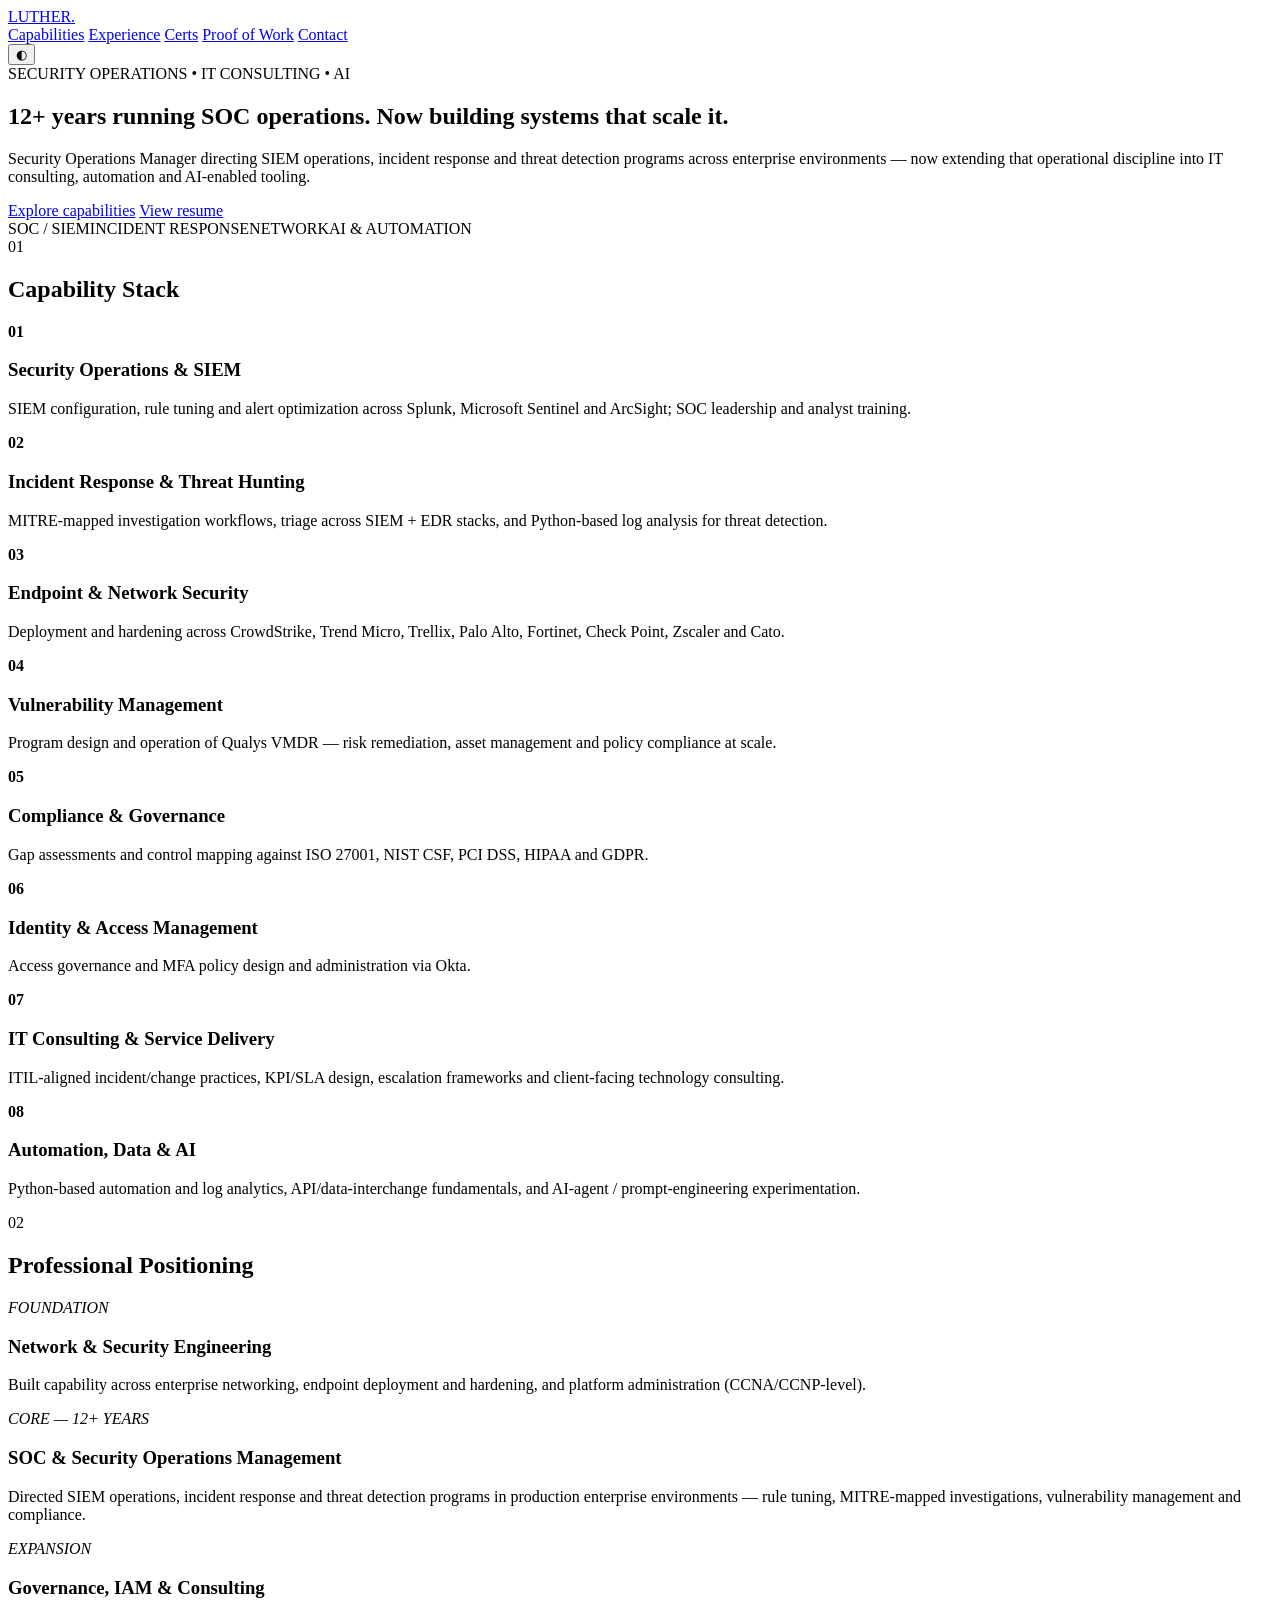
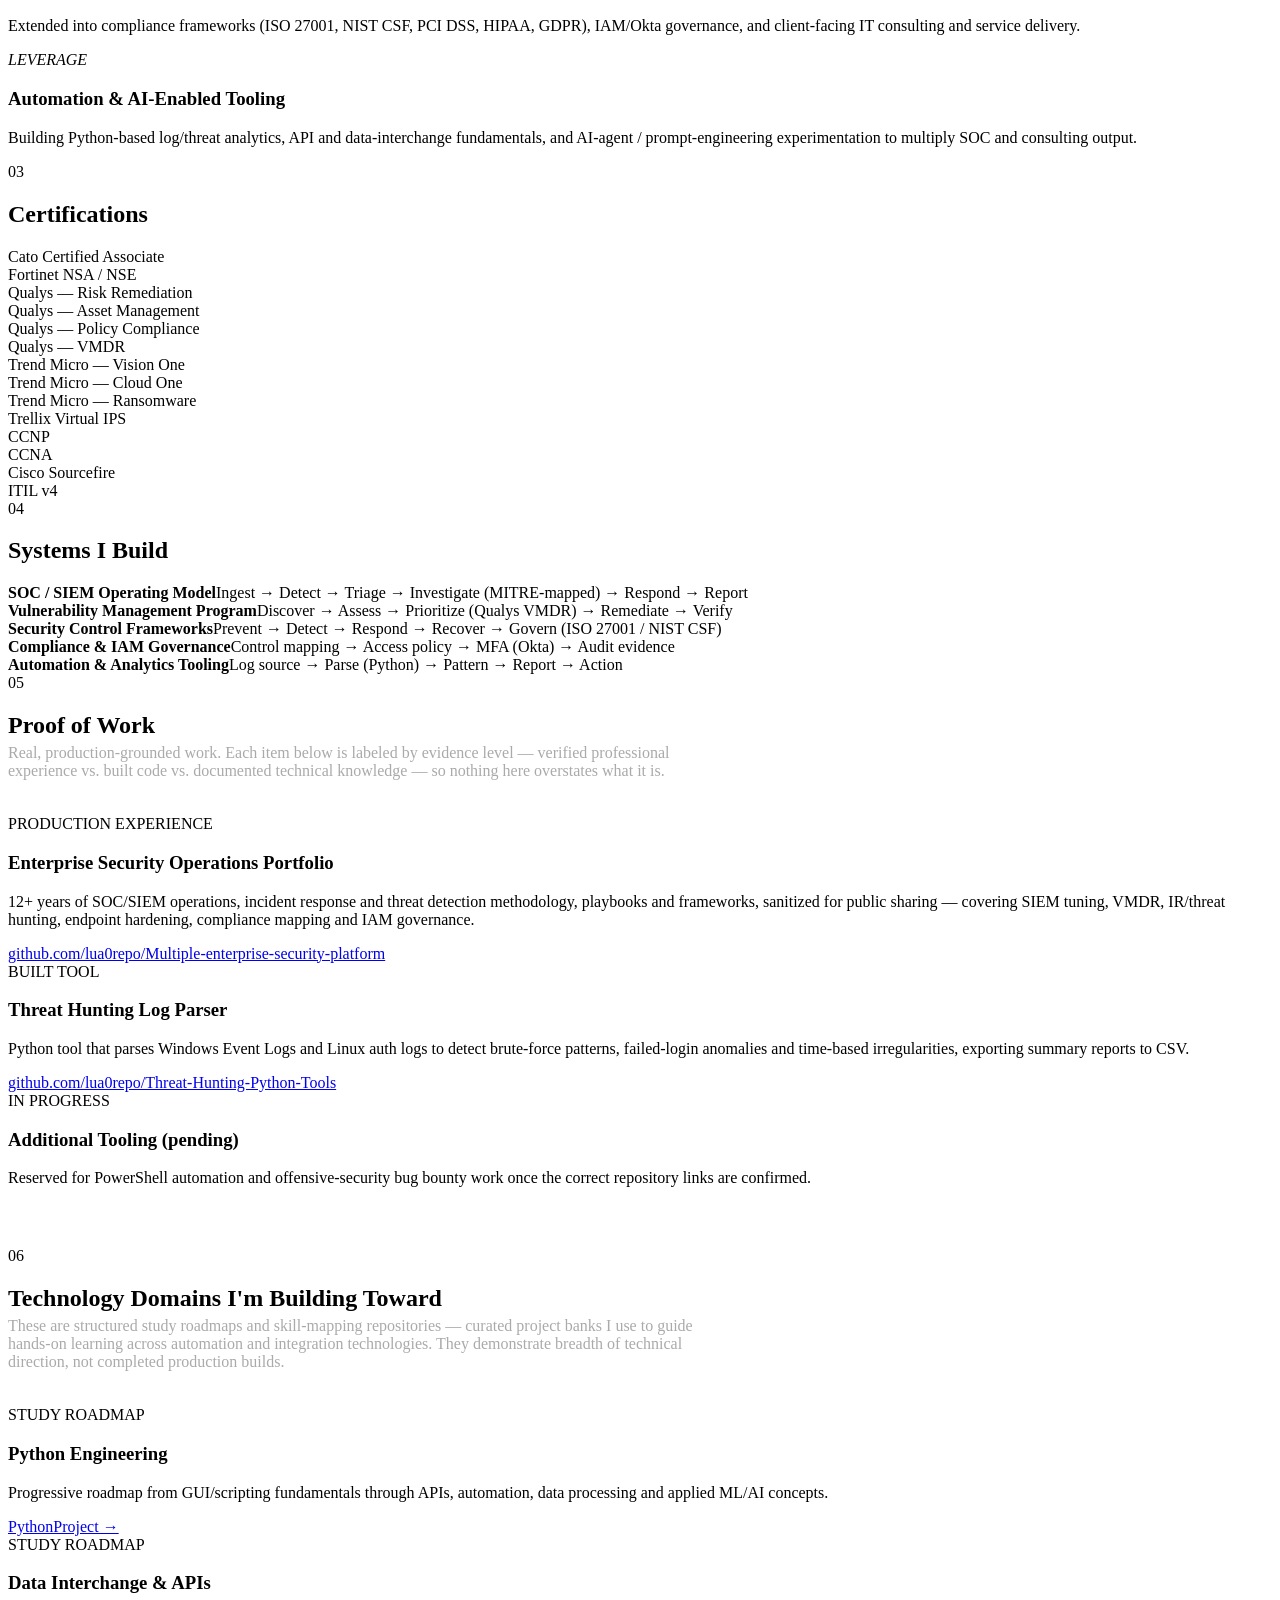
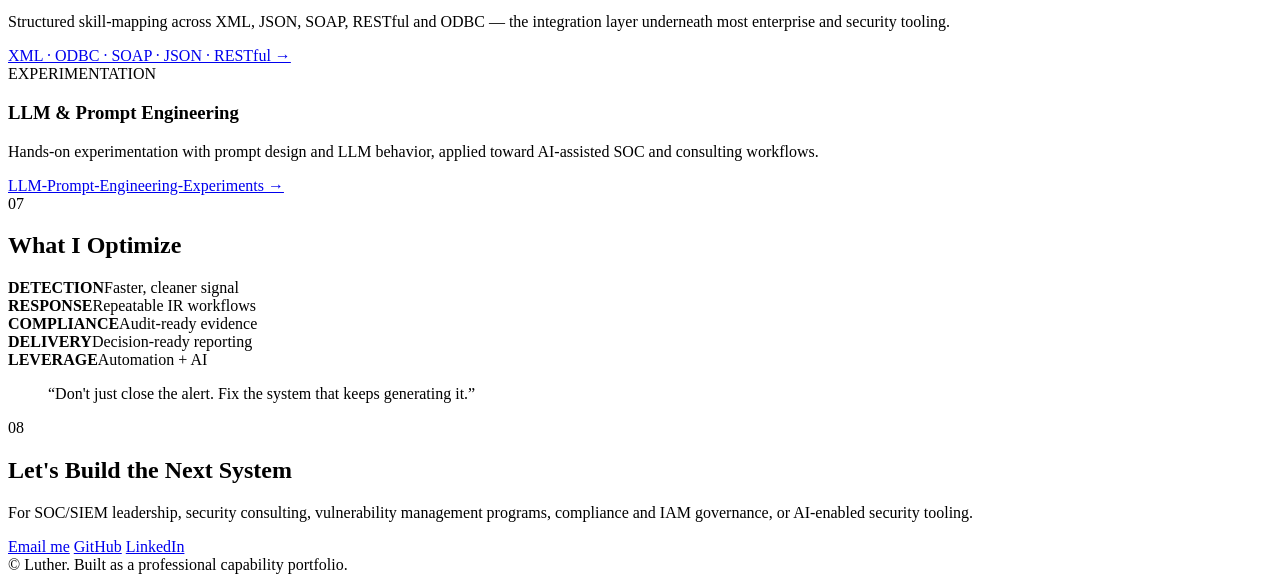
==== index.html @ 76a031c8 "Add files via upload" ====
<!doctype html>
<html lang="en">
<head>
  <meta charset="utf-8">
  <meta name="viewport" content="width=device-width, initial-scale=1">
  <meta name="description" content="Luther — Security Operations Manager, 12+ years SOC/SIEM & Incident Response, IT Consulting and AI-enabled automation.">
  <meta name="robots" content="index, follow">
  <link rel="canonical" href="https://lua0repo.github.io/lua-cybersecurity-prof.github.io/">
  <title>Luther | Security Operations Manager & IT Consultant</title>
  <link rel="stylesheet" href="assets/style.css">
</head>
<body>
  <header class="nav">
    <a class="brand" href="#top">LUTHER<span>.</span></a>
    <nav>
      <a href="#capabilities">Capabilities</a>
      <a href="#experience">Experience</a>
      <a href="#certifications">Certs</a>
      <a href="#projects">Proof of Work</a>
      <a href="#contact">Contact</a>
    </nav>
    <button id="theme" aria-label="Toggle theme">◐</button>
  </header>

  <main id="top">
    <section class="hero">
      <div class="eyebrow">SECURITY OPERATIONS • IT CONSULTING • AI</div>
      <h1>12+ years running SOC operations. Now building <span>systems that scale it.</span></h1>
      <p class="hero-copy">
        Security Operations Manager directing SIEM operations, incident response and threat detection
        programs across enterprise environments — now extending that operational discipline into
        IT consulting, automation and AI-enabled tooling.
      </p>
      <div class="actions">
        <a class="button primary" href="#capabilities">Explore capabilities</a>
        <a class="button" href="docs/resume.html">View resume</a>
      </div>
      <div class="signal">
        <span>SOC / SIEM</span><i></i><span>INCIDENT RESPONSE</span><i></i><span>NETWORK</span><i></i><span>AI & AUTOMATION</span>
      </div>
    </section>

    <section class="section" id="capabilities">
      <div class="section-head">
        <span>01</span><h2>Capability Stack</h2>
      </div>
      <div class="grid four">
        <article><b>01</b><h3>Security Operations & SIEM</h3><p>SIEM configuration, rule tuning and alert optimization across Splunk, Microsoft Sentinel and ArcSight; SOC leadership and analyst training.</p></article>
        <article><b>02</b><h3>Incident Response & Threat Hunting</h3><p>MITRE-mapped investigation workflows, triage across SIEM + EDR stacks, and Python-based log analysis for threat detection.</p></article>
        <article><b>03</b><h3>Endpoint & Network Security</h3><p>Deployment and hardening across CrowdStrike, Trend Micro, Trellix, Palo Alto, Fortinet, Check Point, Zscaler and Cato.</p></article>
        <article><b>04</b><h3>Vulnerability Management</h3><p>Program design and operation of Qualys VMDR — risk remediation, asset management and policy compliance at scale.</p></article>
        <article><b>05</b><h3>Compliance & Governance</h3><p>Gap assessments and control mapping against ISO 27001, NIST CSF, PCI DSS, HIPAA and GDPR.</p></article>
        <article><b>06</b><h3>Identity & Access Management</h3><p>Access governance and MFA policy design and administration via Okta.</p></article>
        <article><b>07</b><h3>IT Consulting & Service Delivery</h3><p>ITIL-aligned incident/change practices, KPI/SLA design, escalation frameworks and client-facing technology consulting.</p></article>
        <article><b>08</b><h3>Automation, Data & AI</h3><p>Python-based automation and log analytics, API/data-interchange fundamentals, and AI-agent / prompt-engineering experimentation.</p></article>
      </div>
    </section>

    <section class="section dark" id="experience">
      <div class="section-head"><span>02</span><h2>Professional Positioning</h2></div>
      <div class="timeline">
        <div><em>FOUNDATION</em><h3>Network & Security Engineering</h3><p>Built capability across enterprise networking, endpoint deployment and hardening, and platform administration (CCNA/CCNP-level).</p></div>
        <div><em>CORE — 12+ YEARS</em><h3>SOC & Security Operations Management</h3><p>Directed SIEM operations, incident response and threat detection programs in production enterprise environments — rule tuning, MITRE-mapped investigations, vulnerability management and compliance.</p></div>
        <div><em>EXPANSION</em><h3>Governance, IAM & Consulting</h3><p>Extended into compliance frameworks (ISO 27001, NIST CSF, PCI DSS, HIPAA, GDPR), IAM/Okta governance, and client-facing IT consulting and service delivery.</p></div>
        <div><em>LEVERAGE</em><h3>Automation & AI-Enabled Tooling</h3><p>Building Python-based log/threat analytics, API and data-interchange fundamentals, and AI-agent / prompt-engineering experimentation to multiply SOC and consulting output.</p></div>
      </div>
    </section>

    <section class="section" id="certifications">
      <div class="section-head"><span>03</span><h2>Certifications</h2></div>
      <div class="certs">
        <div>Cato Certified Associate</div>
        <div>Fortinet NSA / NSE</div>
        <div>Qualys — Risk Remediation</div>
        <div>Qualys — Asset Management</div>
        <div>Qualys — Policy Compliance</div>
        <div>Qualys — VMDR</div>
        <div>Trend Micro — Vision One</div>
        <div>Trend Micro — Cloud One</div>
        <div>Trend Micro — Ransomware</div>
        <div>Trellix Virtual IPS</div>
        <div>CCNP</div>
        <div>CCNA</div>
        <div>Cisco Sourcefire</div>
        <div>ITIL v4</div>
      </div>
    </section>

    <section class="section" id="systems">
      <div class="section-head"><span>04</span><h2>Systems I Build</h2></div>
      <div class="system-list">
        <div><strong>SOC / SIEM Operating Model</strong><span>Ingest → Detect → Triage → Investigate (MITRE-mapped) → Respond → Report</span></div>
        <div><strong>Vulnerability Management Program</strong><span>Discover → Assess → Prioritize (Qualys VMDR) → Remediate → Verify</span></div>
        <div><strong>Security Control Frameworks</strong><span>Prevent → Detect → Respond → Recover → Govern (ISO 27001 / NIST CSF)</span></div>
        <div><strong>Compliance & IAM Governance</strong><span>Control mapping → Access policy → MFA (Okta) → Audit evidence</span></div>
        <div><strong>Automation & Analytics Tooling</strong><span>Log source → Parse (Python) → Pattern → Report → Action</span></div>
      </div>
    </section>

    <section class="section dark" id="projects">
      <div class="section-head"><span>05</span><h2>Proof of Work</h2></div>
      <p style="max-width:700px;color:#aaa;margin-top:-15px;margin-bottom:35px">Real, production-grounded work. Each item below is labeled by evidence level — verified professional experience vs. built code vs. documented technical knowledge — so nothing here overstates what it is.</p>
      <div class="grid three">
        <article class="proof-card">
          <span class="evidence">PRODUCTION EXPERIENCE</span>
          <h3>Enterprise Security Operations Portfolio</h3>
          <p>12+ years of SOC/SIEM operations, incident response and threat detection methodology, playbooks and frameworks, sanitized for public sharing — covering SIEM tuning, VMDR, IR/threat hunting, endpoint hardening, compliance mapping and IAM governance.</p>
          <a class="repo-link" href="https://github.com/lua0repo/Multiple-enterprise-security-platform" target="_blank">github.com/lua0repo/Multiple-enterprise-security-platform</a>
        </article>
        <article class="proof-card">
          <span class="evidence">BUILT TOOL</span>
          <h3>Threat Hunting Log Parser</h3>
          <p>Python tool that parses Windows Event Logs and Linux auth logs to detect brute-force patterns, failed-login anomalies and time-based irregularities, exporting summary reports to CSV.</p>
          <a class="repo-link" href="https://github.com/lua0repo/Threat-Hunting-Python-Tools" target="_blank">github.com/lua0repo/Threat-Hunting-Python-Tools</a>
        </article>
        <article class="proof-card">
          <span class="evidence study">IN PROGRESS</span>
          <h3>Additional Tooling (pending)</h3>
          <p>Reserved for PowerShell automation and offensive-security bug bounty work once the correct repository links are confirmed.</p>
        </article>
      </div>

      <div class="section-head" style="margin-top:60px"><span>06</span><h2>Technology Domains I'm Building Toward</h2></div>
      <p style="max-width:700px;color:#aaa;margin-top:-15px;margin-bottom:35px">These are structured study roadmaps and skill-mapping repositories — curated project banks I use to guide hands-on learning across automation and integration technologies. They demonstrate breadth of technical direction, not completed production builds.</p>
      <div class="grid three">
        <article class="proof-card"><span class="evidence study">STUDY ROADMAP</span><h3>Python Engineering</h3><p>Progressive roadmap from GUI/scripting fundamentals through APIs, automation, data processing and applied ML/AI concepts.</p><a class="repo-link" href="https://github.com/lua0repo/PythonProject" target="_blank">PythonProject →</a></article>
        <article class="proof-card"><span class="evidence study">STUDY ROADMAP</span><h3>Data Interchange & APIs</h3><p>Structured skill-mapping across XML, JSON, SOAP, RESTful and ODBC — the integration layer underneath most enterprise and security tooling.</p><a class="repo-link" href="https://github.com/lua0repo/XML-project" target="_blank">XML · ODBC · SOAP · JSON · RESTful →</a></article>
        <article class="proof-card"><span class="evidence study">EXPERIMENTATION</span><h3>LLM & Prompt Engineering</h3><p>Hands-on experimentation with prompt design and LLM behavior, applied toward AI-assisted SOC and consulting workflows.</p><a class="repo-link" href="https://github.com/lua0repo/LLM-Prompt-Engineering-Experiments" target="_blank">LLM-Prompt-Engineering-Experiments →</a></article>
      </div>
    </section>

    <section class="section proof">
      <div class="section-head"><span>07</span><h2>What I Optimize</h2></div>
      <div class="metrics">
        <div><strong>DETECTION</strong><span>Faster, cleaner signal</span></div>
        <div><strong>RESPONSE</strong><span>Repeatable IR workflows</span></div>
        <div><strong>COMPLIANCE</strong><span>Audit-ready evidence</span></div>
        <div><strong>DELIVERY</strong><span>Decision-ready reporting</span></div>
        <div><strong>LEVERAGE</strong><span>Automation + AI</span></div>
      </div>
      <blockquote>“Don't just close the alert. Fix the system that keeps generating it.”</blockquote>
    </section>

    <section class="section contact" id="contact">
      <div class="section-head"><span>08</span><h2>Let's Build the Next System</h2></div>
      <p>For SOC/SIEM leadership, security consulting, vulnerability management programs, compliance and IAM governance, or AI-enabled security tooling.</p>
      <div class="actions">
        <a class="button primary" href="mailto:YOUR_EMAIL@example.com">Email me</a>
        <a class="button" href="https://github.com/lua0repo">GitHub</a>
        <a class="button" href="https://www.linkedin.com/in/lua-cybersecurity-prof/">LinkedIn</a>
      </div>
    </section>
  </main>

  <footer>© <span id="year"></span> Luther. Built as a professional capability portfolio.</footer>
  <script src="assets/app.js"></script>
</body>
</html>
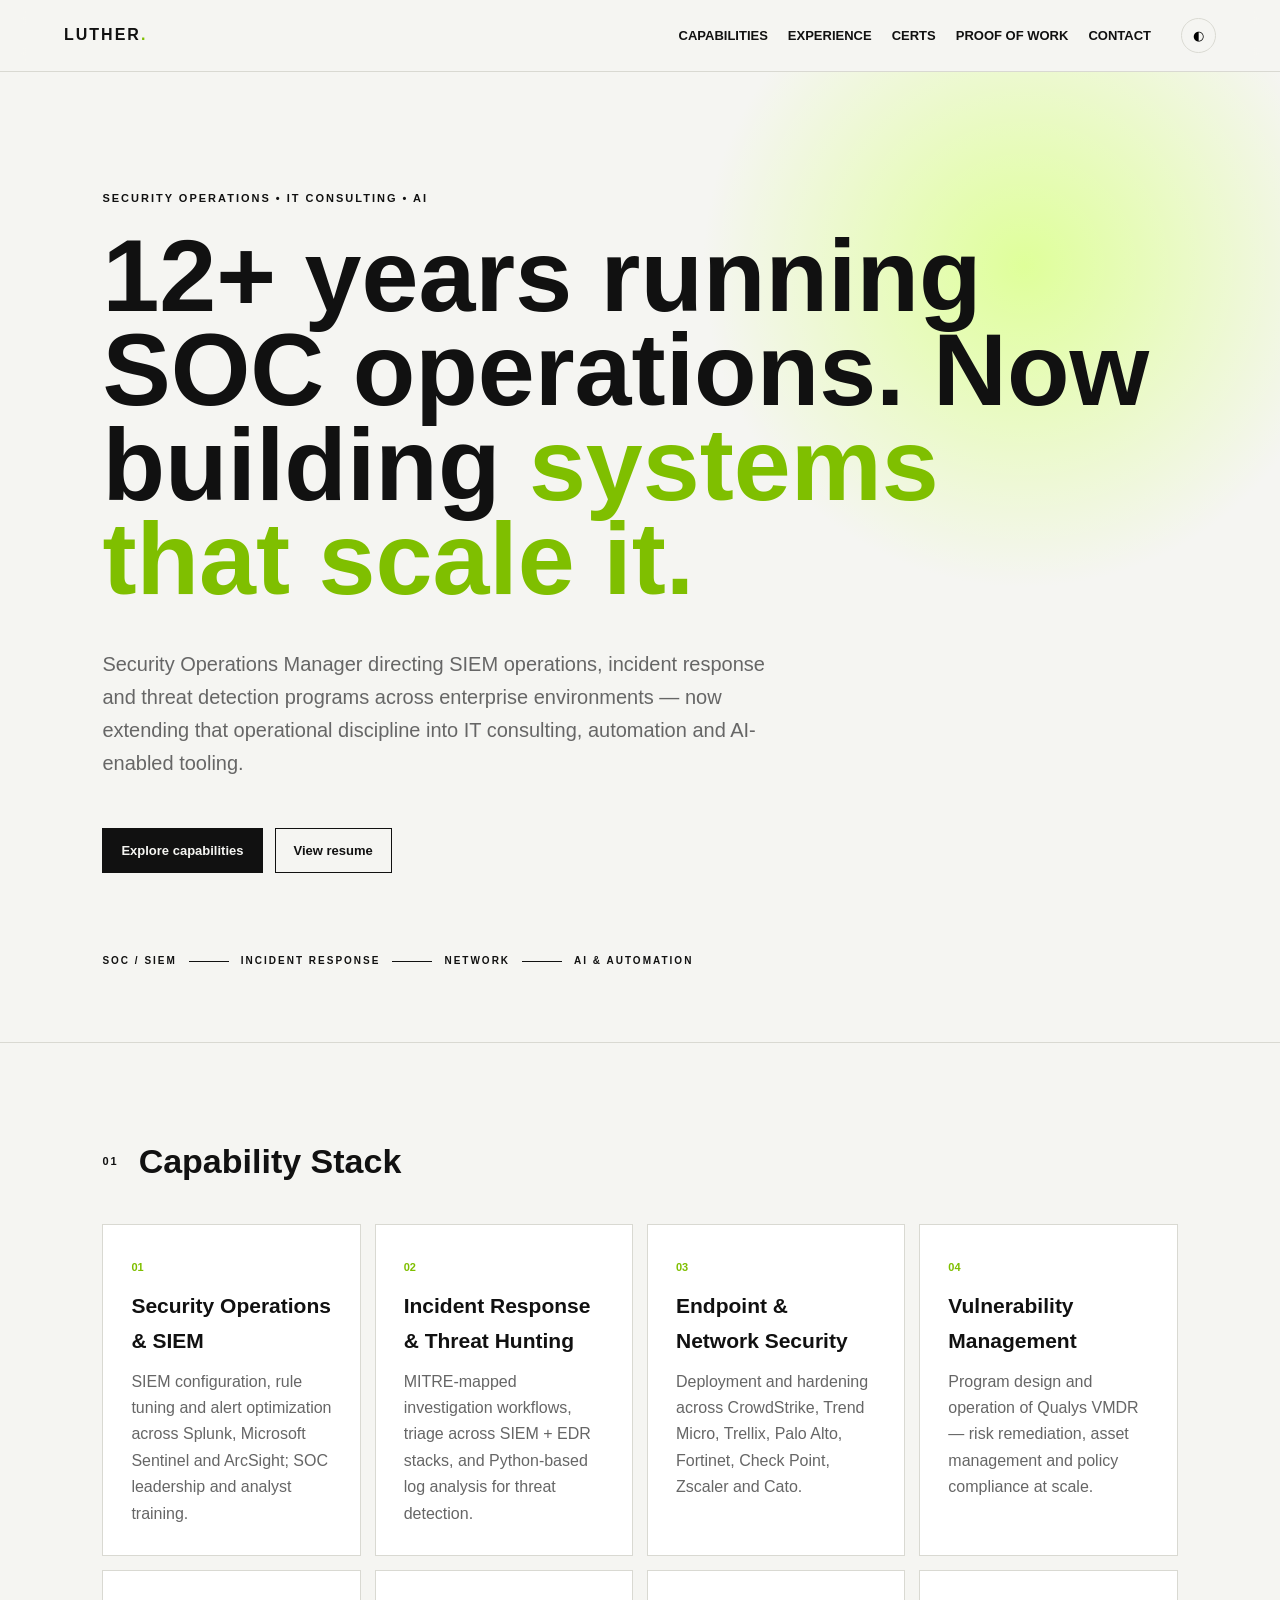
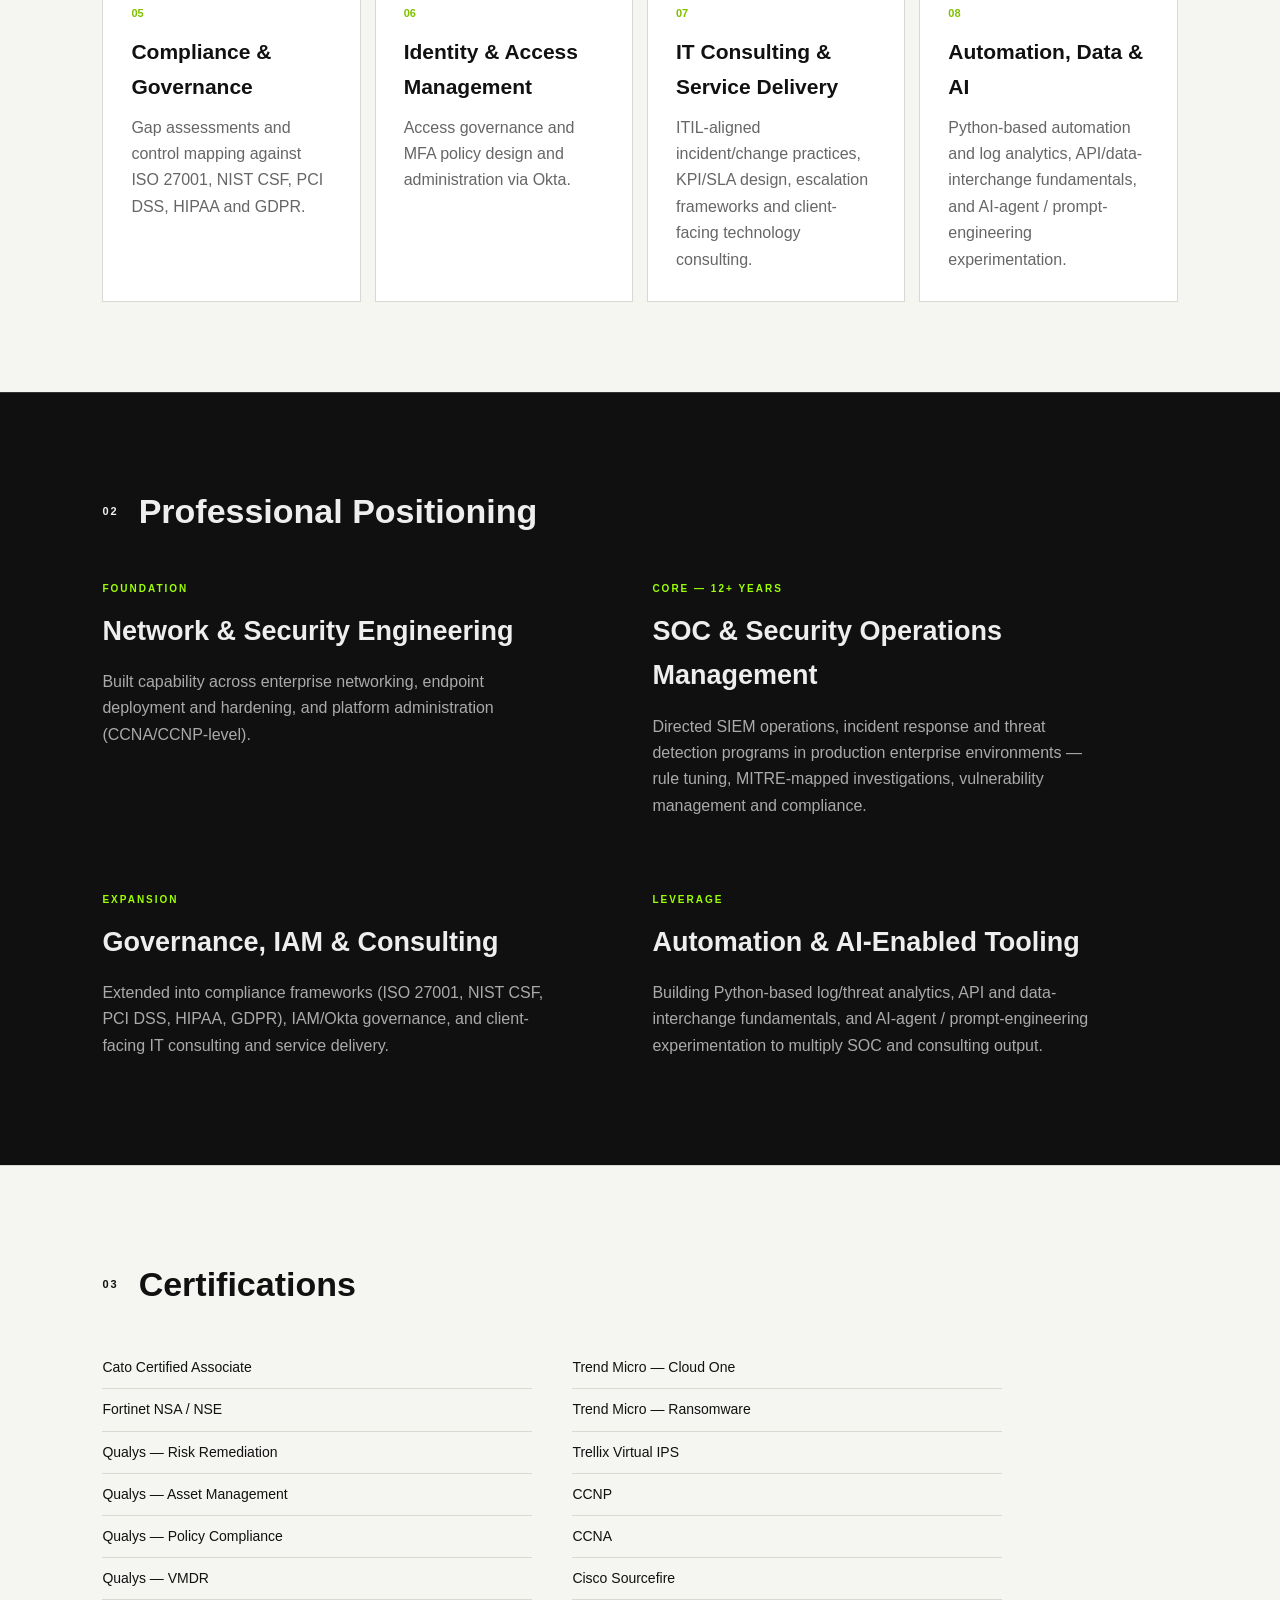
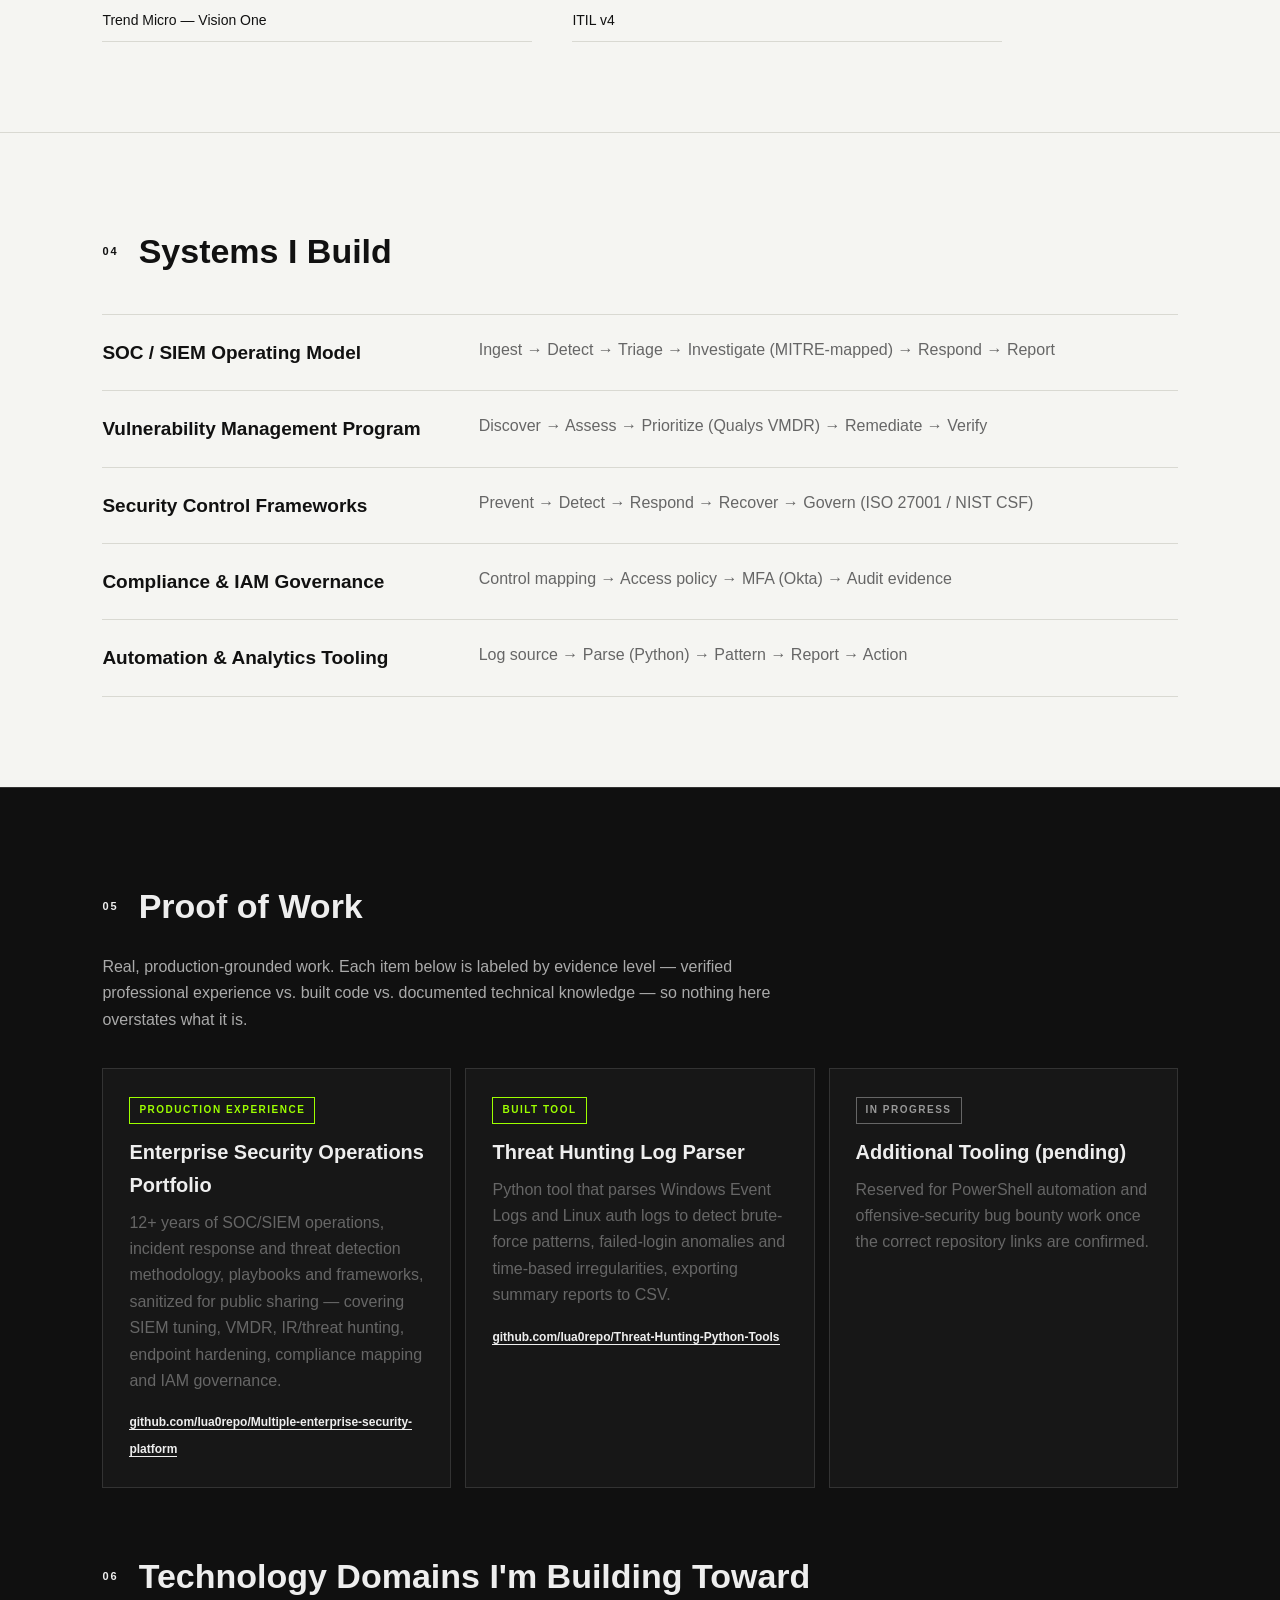
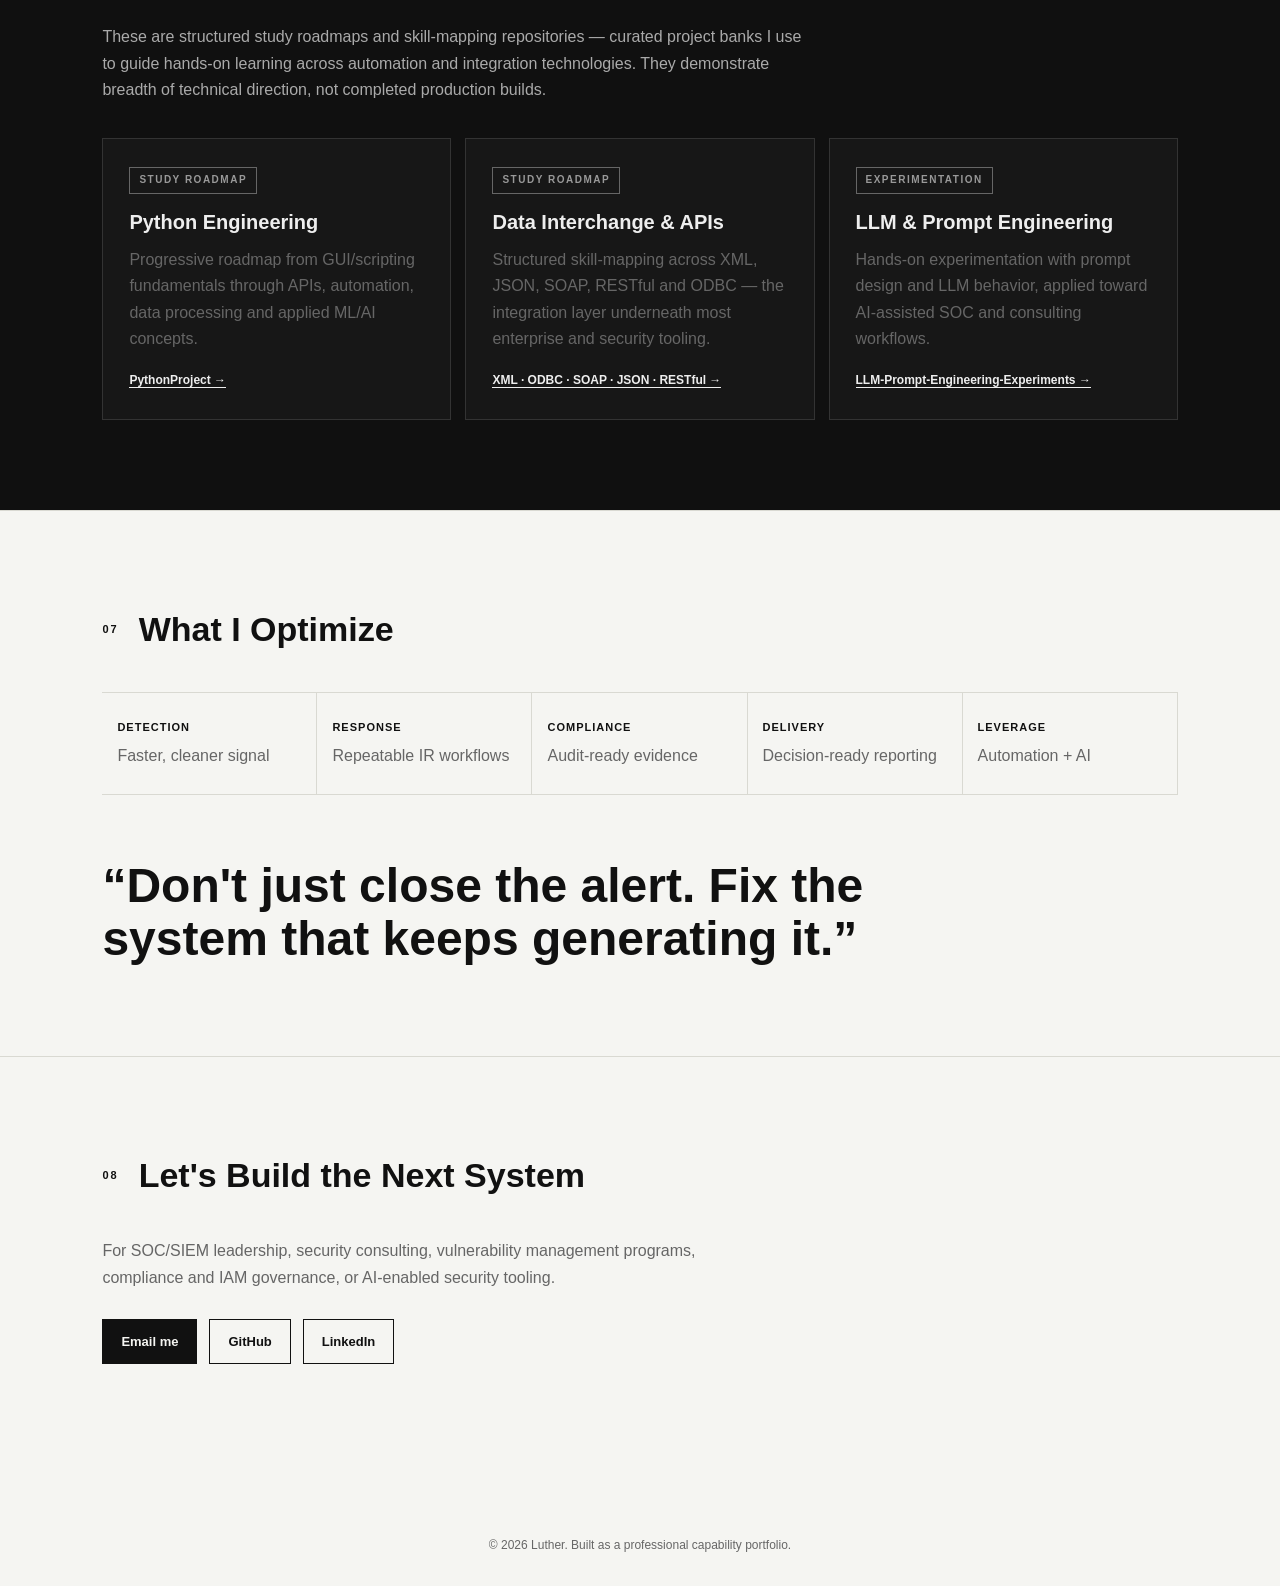
==== commit fb22739a: "Update index.html" ====
--- a/index.html
+++ b/index.html
@@ -145,7 +145,7 @@
       <div class="section-head"><span>08</span><h2>Let's Build the Next System</h2></div>
       <p>For SOC/SIEM leadership, security consulting, vulnerability management programs, compliance and IAM governance, or AI-enabled security tooling.</p>
       <div class="actions">
-        <a class="button primary" href="mailto:YOUR_EMAIL@example.com">Email me</a>
+        <a class="button primary" href="mailto:luther.ua@outlook.com">Email me</a>
         <a class="button" href="https://github.com/lua0repo">GitHub</a>
         <a class="button" href="https://www.linkedin.com/in/lua-cybersecurity-prof/">LinkedIn</a>
       </div>
--- a/assets/style.css
+++ b/assets/style.css
@@ -0,0 +1,22 @@
+:root{--bg:#f5f5f2;--fg:#111;--muted:#666;--card:#fff;--line:#d9d9d2;--accent:#9dff00;--dark:#101010}
+*{box-sizing:border-box}html{scroll-behavior:smooth}body{margin:0;background:var(--bg);color:var(--fg);font:16px/1.65 Inter,Arial,sans-serif}
+a{color:inherit;text-decoration:none}.nav{position:sticky;top:0;z-index:10;display:flex;align-items:center;gap:30px;padding:18px 5%;background:color-mix(in srgb,var(--bg) 90%,transparent);backdrop-filter:blur(12px);border-bottom:1px solid var(--line)}
+.brand{font-weight:900;letter-spacing:2px;margin-right:auto}.brand span{color:#7fbf00}.nav nav{display:flex;gap:20px;font-size:13px;font-weight:700;text-transform:uppercase}.nav button{border:1px solid var(--line);background:none;border-radius:50%;width:35px;height:35px}
+.hero{min-height:88vh;padding:13vh 8% 8vh;display:flex;flex-direction:column;justify-content:center;background:radial-gradient(circle at 80% 20%,#dfff9a 0,transparent 25%)}
+.eyebrow,.section-head span,label{font-size:11px;font-weight:900;letter-spacing:2px}.hero h1{font-size:clamp(48px,8vw,105px);line-height:.92;max-width:1050px;margin:22px 0}.hero h1 span{color:#7fbf00}.hero-copy{max-width:700px;color:var(--muted);font-size:20px}.actions{display:flex;gap:12px;flex-wrap:wrap;margin-top:28px}.button{display:inline-block;padding:11px 18px;border:1px solid var(--fg);font-weight:800;font-size:13px}.button.primary{background:var(--fg);color:var(--bg)}.signal{margin-top:80px;display:flex;align-items:center;gap:12px;font-size:10px;font-weight:900;letter-spacing:2px}.signal i{width:40px;height:1px;background:var(--fg)}
+.section{padding:90px 8%;border-top:1px solid var(--line)}.dark{background:var(--dark);color:#eee;border-color:#333}.section-head{display:flex;gap:20px;align-items:center;margin-bottom:35px}.section-head h2{font-size:34px;margin:0}.grid{display:grid;gap:14px}.four{grid-template-columns:repeat(4,1fr)}.three{grid-template-columns:repeat(3,1fr)}article{background:var(--card);padding:28px;border:1px solid var(--line);min-height:210px}.dark article{background:#171717;border-color:#333}.grid article b{font-size:11px;color:#7fbf00}.grid h3{font-size:21px;margin:10px 0}.grid p{color:var(--muted);margin:0}.dark p{color:#aaa}
+.timeline{display:grid;grid-template-columns:repeat(2,1fr);gap:50px 10%;max-width:1000px}.timeline em{font-size:10px;letter-spacing:2px;color:#9dff00;font-style:normal;font-weight:900}.timeline h3{font-size:27px;margin:8px 0}.system-list{border-top:1px solid var(--line)}.system-list div{display:grid;grid-template-columns:35% 65%;padding:22px 0;border-bottom:1px solid var(--line)}.system-list strong{font-size:19px}.system-list span{color:var(--muted)}
+.metrics{display:grid;grid-template-columns:repeat(5,1fr);border-top:1px solid var(--line);border-bottom:1px solid var(--line)}.metrics div{padding:25px 15px;border-right:1px solid var(--line)}.metrics strong,.metrics span{display:block}.metrics strong{font-size:11px;letter-spacing:1px}.metrics span{color:var(--muted);margin-top:7px}blockquote{font-size:clamp(25px,4vw,48px);line-height:1.1;max-width:900px;margin:65px 0 0;font-weight:800}.contact{min-height:50vh}.contact p{max-width:650px;color:var(--muted)}footer{text-align:center;padding:30px;color:var(--muted);font-size:12px}
+@media(max-width:900px){.nav nav{display:none}.four,.three{grid-template-columns:repeat(2,1fr)}.metrics{grid-template-columns:repeat(2,1fr)}.timeline{grid-template-columns:1fr}.system-list div{grid-template-columns:1fr;gap:6px}}
+@media(max-width:550px){.four,.three{grid-template-columns:1fr}.hero{padding-left:6%;padding-right:6%}.section{padding:65px 6%}.hero h1{font-size:54px}}
+body.darkmode{--bg:#0b0b0b;--fg:#f3f3f0;--muted:#999;--card:#151515;--line:#303030}.darkmode .hero{background:radial-gradient(circle at 80% 20%,#273500 0,transparent 25%)}
+.tags{display:flex;flex-wrap:wrap;gap:8px;margin-top:14px}.tag{border:1px solid var(--line);padding:5px 11px;font-size:11px;font-weight:800;letter-spacing:.4px}
+.proof-card{background:var(--card);border:1px solid var(--line);padding:26px}.dark .proof-card{background:#171717;border-color:#333}
+.proof-card .evidence{display:inline-block;font-size:10px;font-weight:900;letter-spacing:1.5px;padding:4px 9px;margin-bottom:12px;border:1px solid #7fbf00;color:#5a8c00}
+.dark .proof-card .evidence{color:#9dff00;border-color:#9dff00}
+.proof-card .evidence.study{border-color:#999;color:#777}.dark .proof-card .evidence.study{border-color:#666;color:#999}
+.proof-card h3{margin:0 0 8px;font-size:20px}.proof-card p{color:var(--muted);margin:0 0 14px}
+.proof-card a.repo-link{font-size:12px;font-weight:800;border-bottom:1px solid currentColor}
+.certs{columns:2;column-gap:40px;max-width:900px}.dark .certs{color:#ddd}.certs div{break-inside:avoid;padding:9px 0;border-bottom:1px solid var(--line);font-size:14px}
+.note-box{max-width:800px;margin-top:30px;padding:18px 22px;border-left:3px solid #9dff00;background:color-mix(in srgb,var(--card) 92%,#9dff00);font-size:13px;color:var(--muted)}
+@media(max-width:900px){.certs{columns:1}}
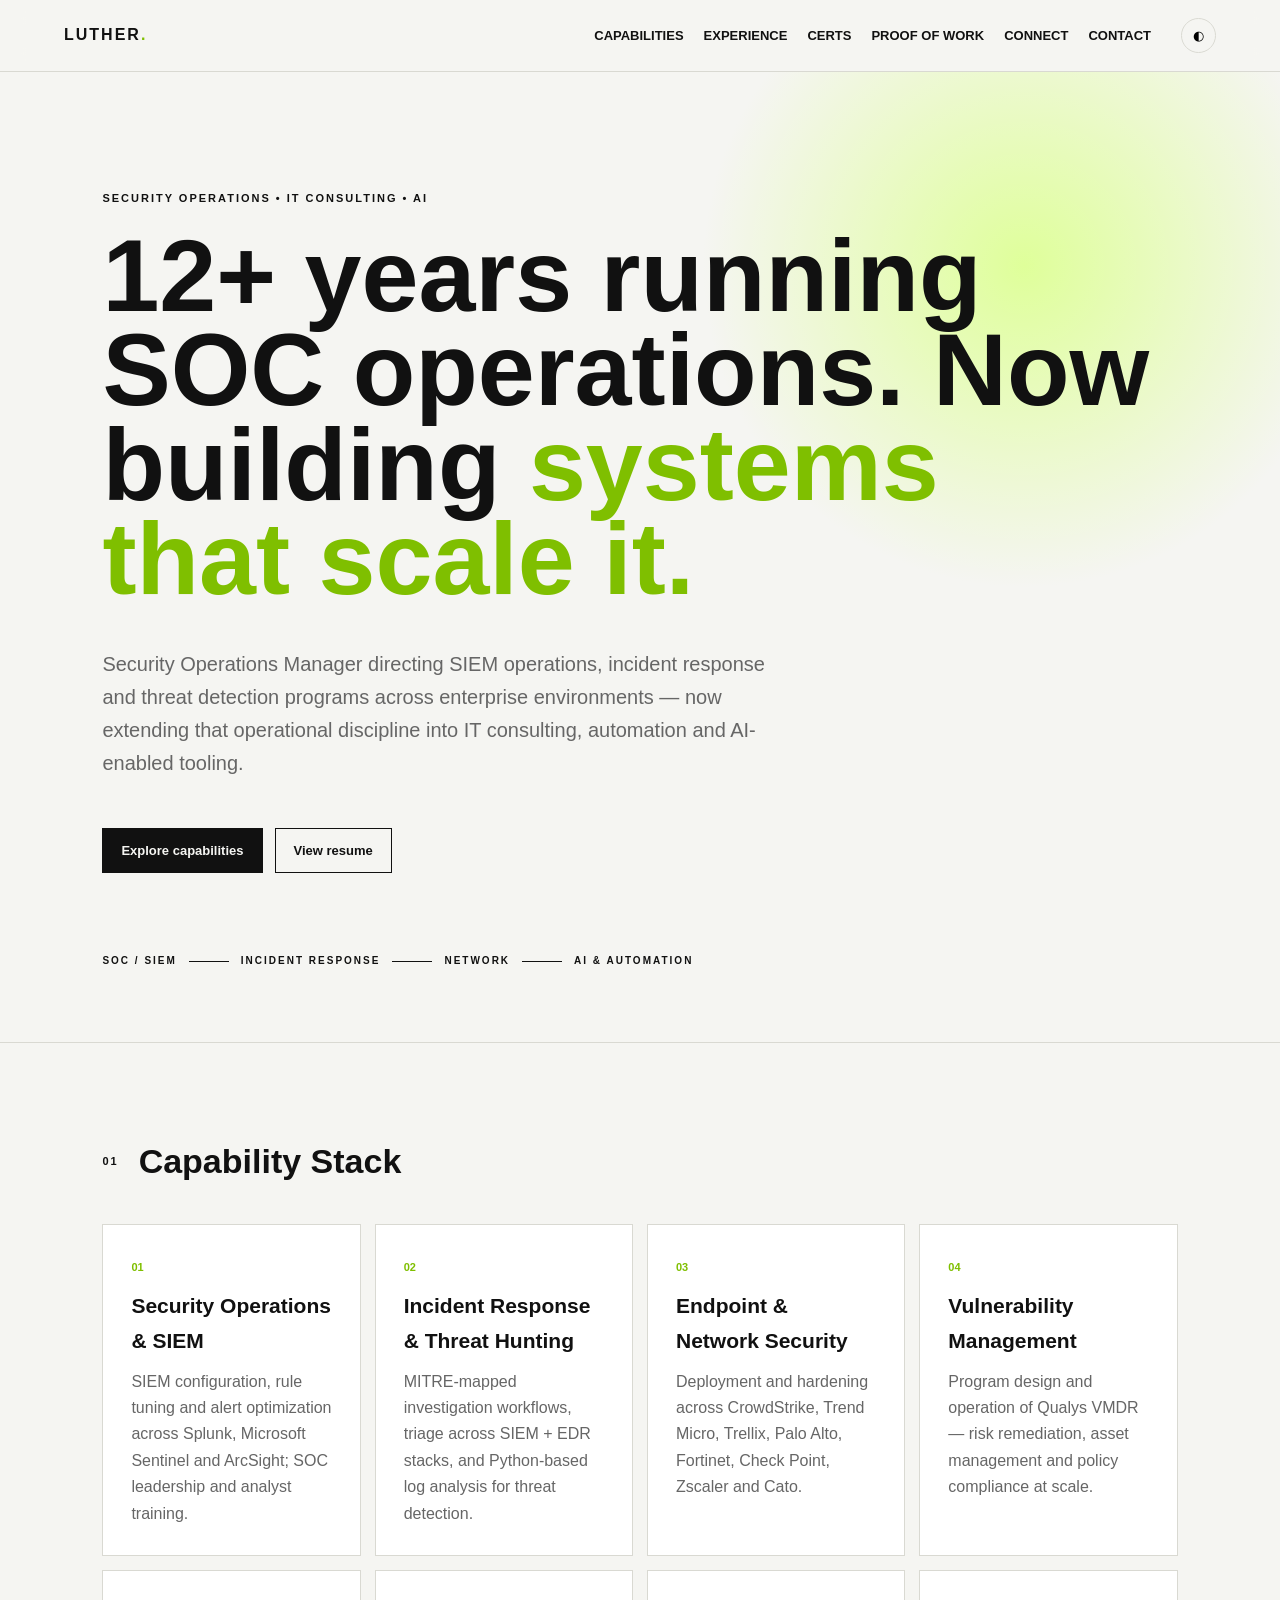
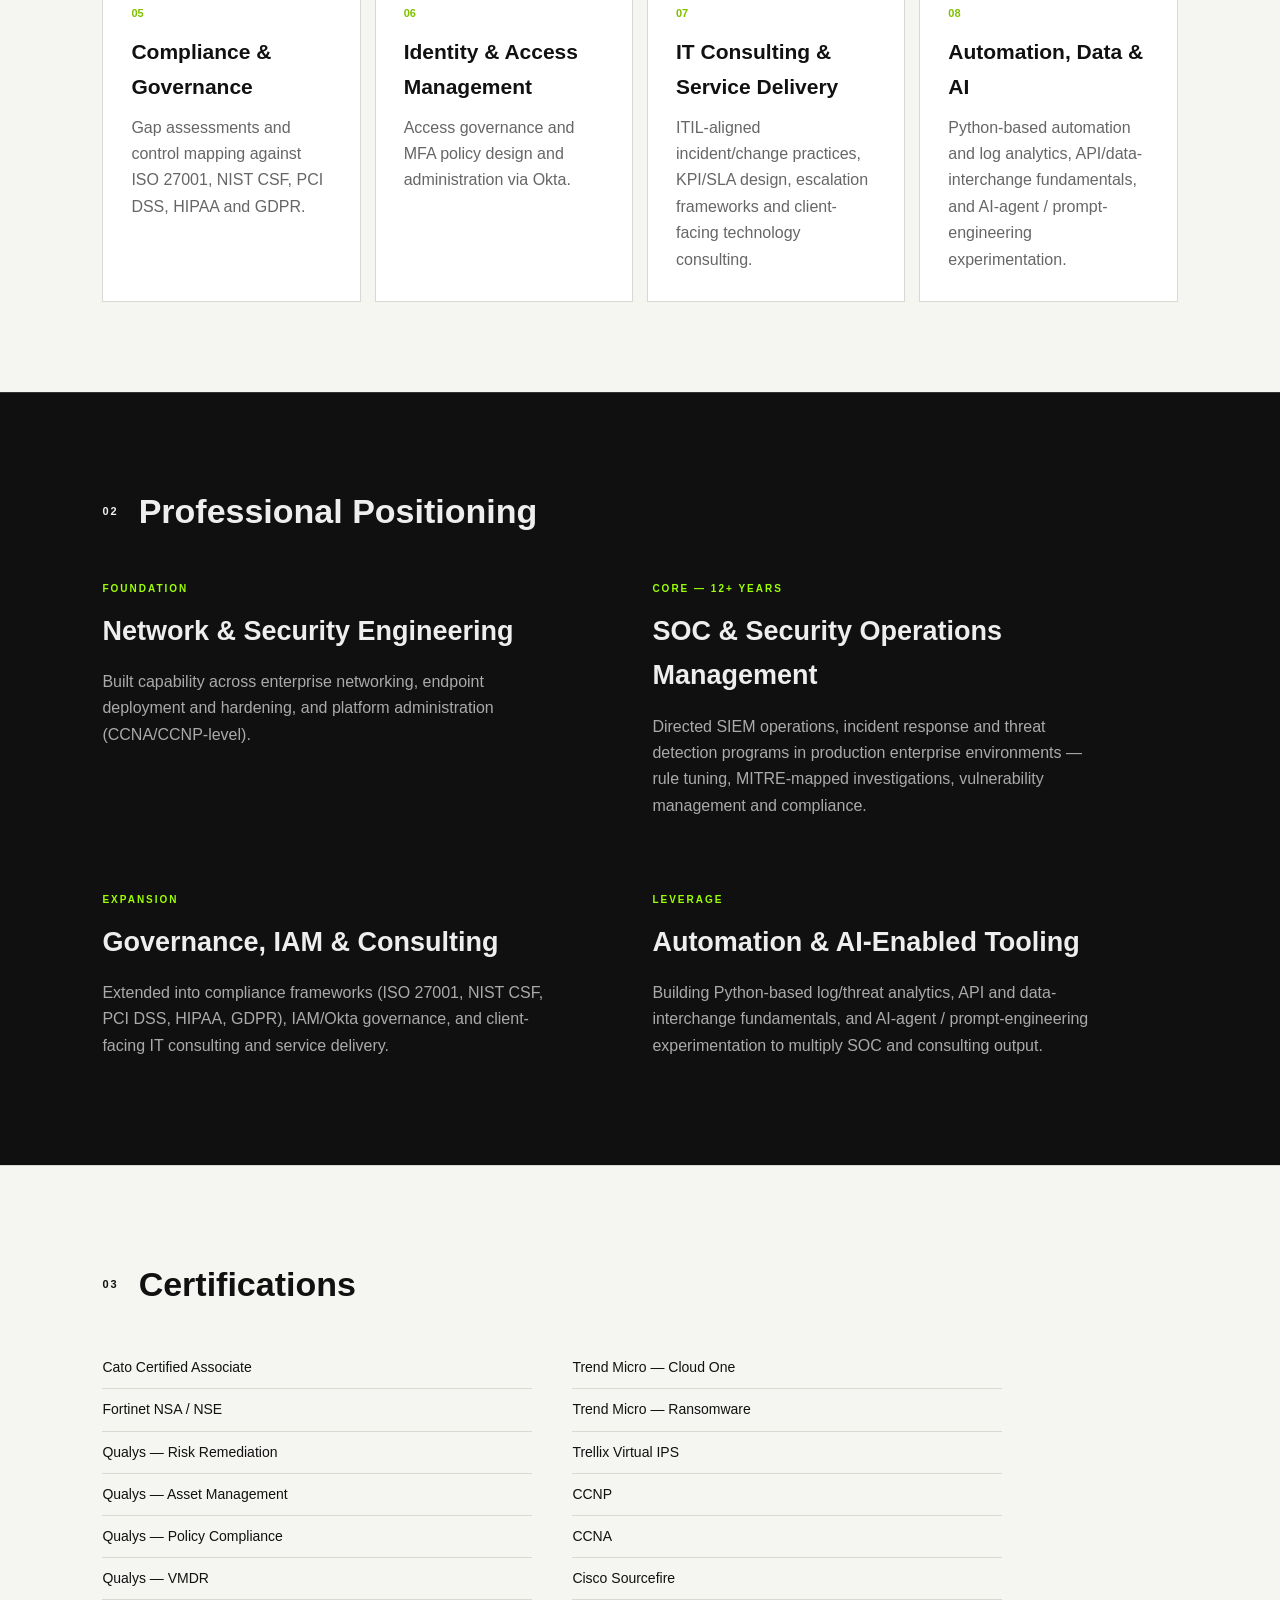
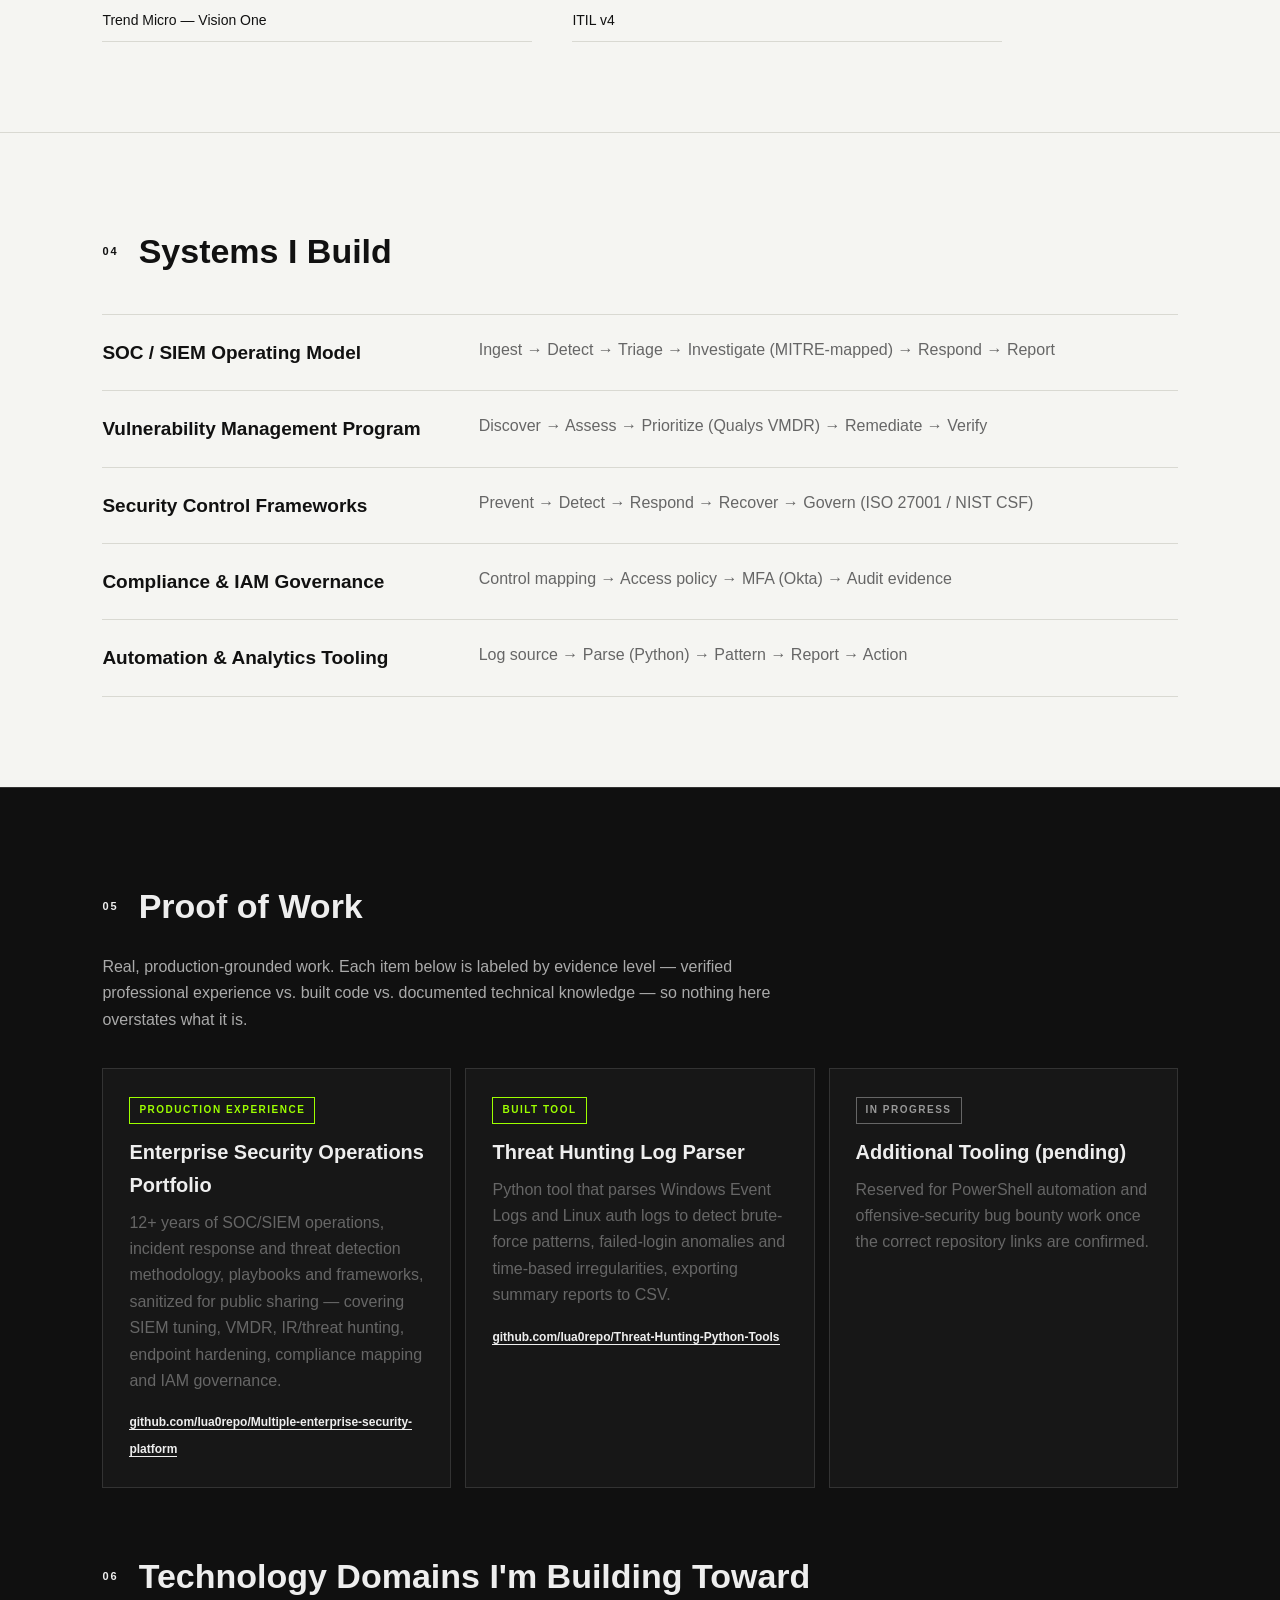
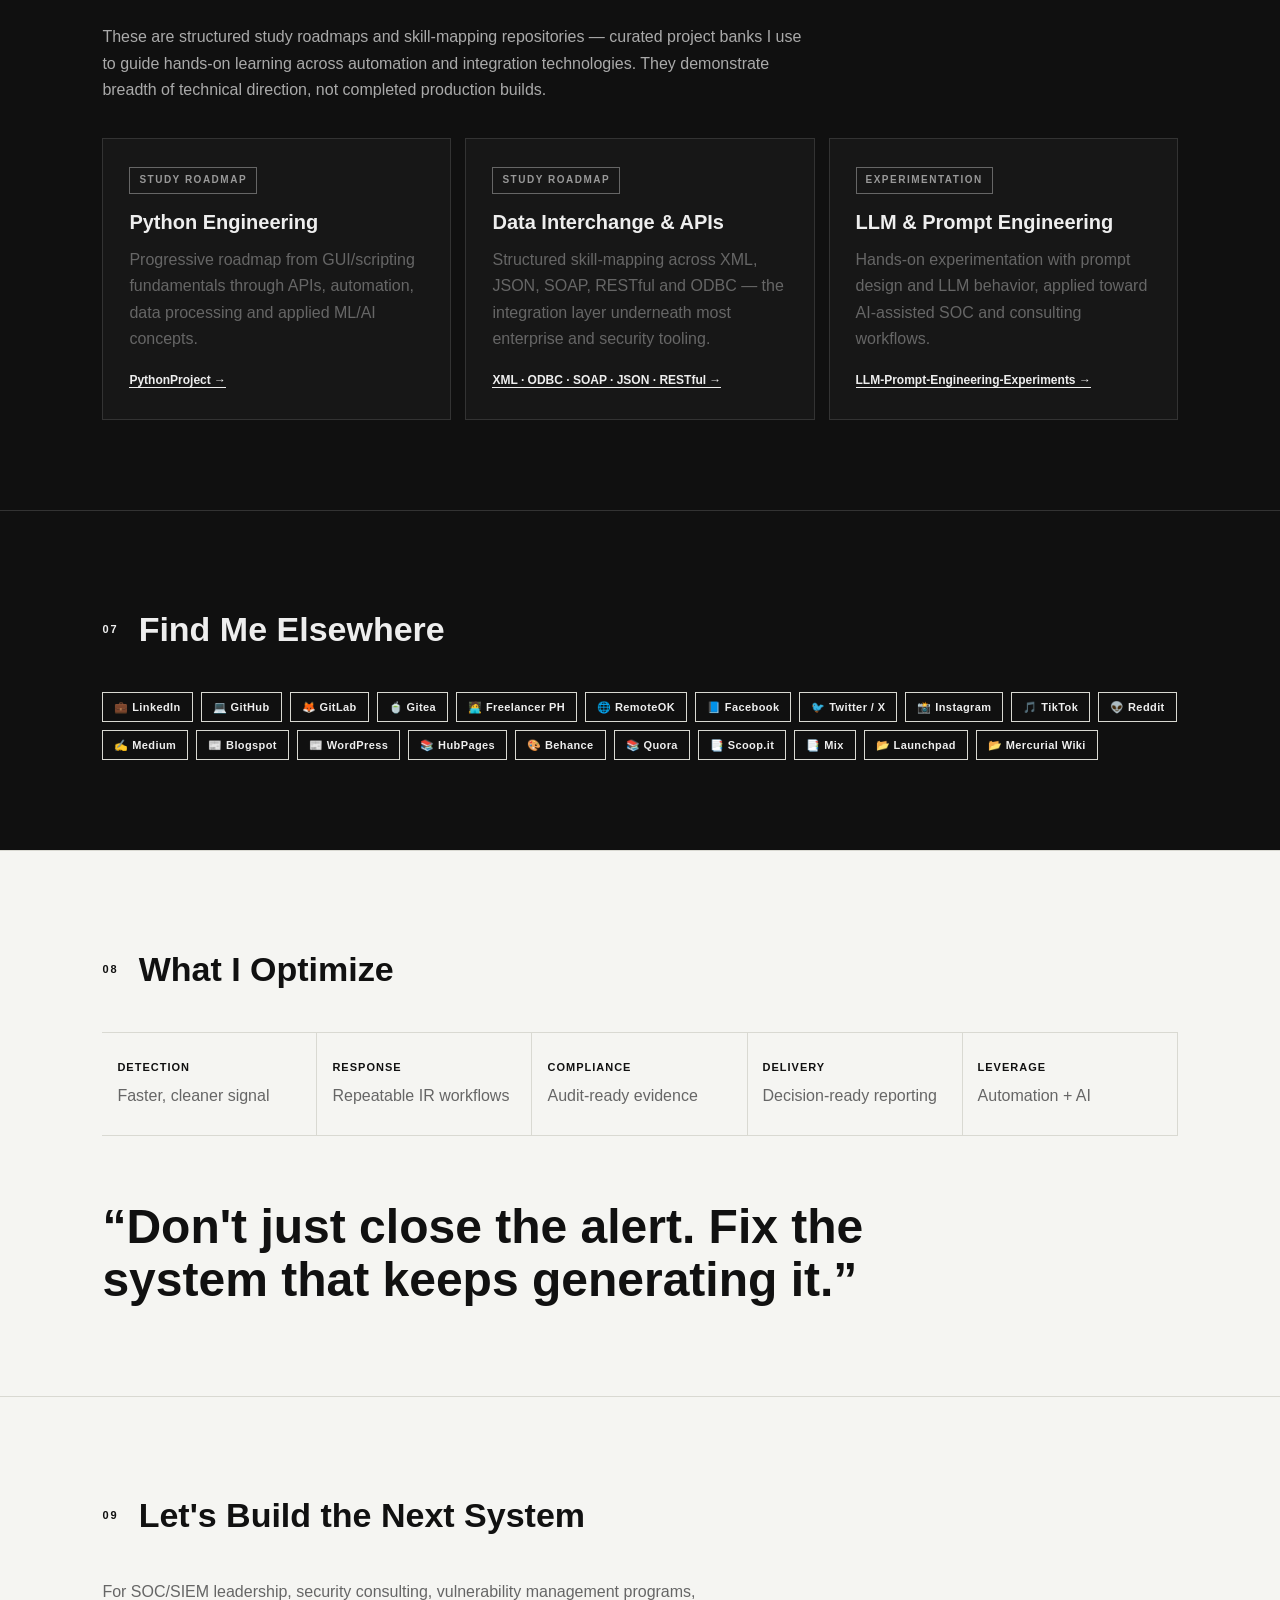
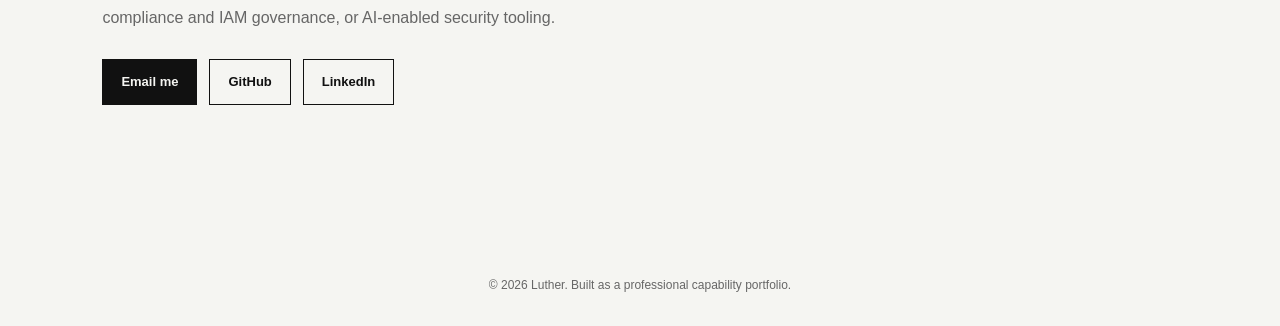
==== commit 6f8b6bf4: "Add files via upload" ====
--- a/index.html
+++ b/index.html
@@ -17,6 +17,7 @@
       <a href="#experience">Experience</a>
       <a href="#certifications">Certs</a>
       <a href="#projects">Proof of Work</a>
+      <a href="#connect">Connect</a>
       <a href="#contact">Contact</a>
     </nav>
     <button id="theme" aria-label="Toggle theme">◐</button>
@@ -129,8 +130,35 @@
       </div>
     </section>
 
+    <section class="section dark" id="connect">
+      <div class="section-head"><span>07</span><h2>Find Me Elsewhere</h2></div>
+      <div class="tags" style="font-size:13px">
+        <a class="tag" href="https://www.linkedin.com/in/lua-cybersecurity-prof/" target="_blank" rel="noopener">💼 LinkedIn</a>
+        <a class="tag" href="https://github.com/lua0repo" target="_blank" rel="noopener">💻 GitHub</a>
+        <a class="tag" href="https://gitlab.com/remotestaf" target="_blank" rel="noopener">🦊 GitLab</a>
+        <a class="tag" href="https://gitea.com/RemoteStaf" target="_blank" rel="noopener">🍵 Gitea</a>
+        <a class="tag" href="https://www.freelancer.ph/u/lutherapalis" target="_blank" rel="noopener">🧑‍💻 Freelancer PH</a>
+        <a class="tag" href="https://remoteok.com/@luther_a" target="_blank" rel="noopener">🌐 RemoteOK</a>
+        <a class="tag" href="https://www.facebook.com/RemoteStaf" target="_blank" rel="noopener">📘 Facebook</a>
+        <a class="tag" href="https://x.com/o0remotestaff0o" target="_blank" rel="noopener">🐦 Twitter / X</a>
+        <a class="tag" href="https://www.instagram.com/o0remotestaff0o/" target="_blank" rel="noopener">📸 Instagram</a>
+        <a class="tag" href="https://www.tiktok.com/@o0remotestaff0o" target="_blank" rel="noopener">🎵 TikTok</a>
+        <a class="tag" href="https://www.reddit.com/user/o0remotestaff0o/" target="_blank" rel="noopener">👽 Reddit</a>
+        <a class="tag" href="https://medium.com/@o0remotestaff0o" target="_blank" rel="noopener">✍️ Medium</a>
+        <a class="tag" href="https://o0remotestaff0o.blogspot.com/" target="_blank" rel="noopener">📰 Blogspot</a>
+        <a class="tag" href="https://happilygardenbf297f09c3.wordpress.com/" target="_blank" rel="noopener">📰 WordPress</a>
+        <a class="tag" href="https://hubpages.com/@remotestaf" target="_blank" rel="noopener">📚 HubPages</a>
+        <a class="tag" href="https://www.behance.net/o0remotestaff0o" target="_blank" rel="noopener">🎨 Behance</a>
+        <a class="tag" href="https://www.quora.com/profile/O0remotestaff0o" target="_blank" rel="noopener">📚 Quora</a>
+        <a class="tag" href="https://www.scoop.it/u/o0remotestaff0o" target="_blank" rel="noopener">📑 Scoop.it</a>
+        <a class="tag" href="https://mix.com/remotestaf" target="_blank" rel="noopener">📑 Mix</a>
+        <a class="tag" href="https://launchpad.net/~o0remotestaff0o" target="_blank" rel="noopener">📂 Launchpad</a>
+        <a class="tag" href="https://wiki.mercurial-scm.org/Luther%20A" target="_blank" rel="noopener">📂 Mercurial Wiki</a>
+      </div>
+    </section>
+
     <section class="section proof">
-      <div class="section-head"><span>07</span><h2>What I Optimize</h2></div>
+      <div class="section-head"><span>08</span><h2>What I Optimize</h2></div>
       <div class="metrics">
         <div><strong>DETECTION</strong><span>Faster, cleaner signal</span></div>
         <div><strong>RESPONSE</strong><span>Repeatable IR workflows</span></div>
@@ -142,10 +170,10 @@
     </section>
 
     <section class="section contact" id="contact">
-      <div class="section-head"><span>08</span><h2>Let's Build the Next System</h2></div>
+      <div class="section-head"><span>09</span><h2>Let's Build the Next System</h2></div>
       <p>For SOC/SIEM leadership, security consulting, vulnerability management programs, compliance and IAM governance, or AI-enabled security tooling.</p>
       <div class="actions">
-        <a class="button primary" href="mailto:luther.ua@outlook.com">Email me</a>
+        <a class="button primary" href="mailto:YOUR_EMAIL@example.com">Email me</a>
         <a class="button" href="https://github.com/lua0repo">GitHub</a>
         <a class="button" href="https://www.linkedin.com/in/lua-cybersecurity-prof/">LinkedIn</a>
       </div>
